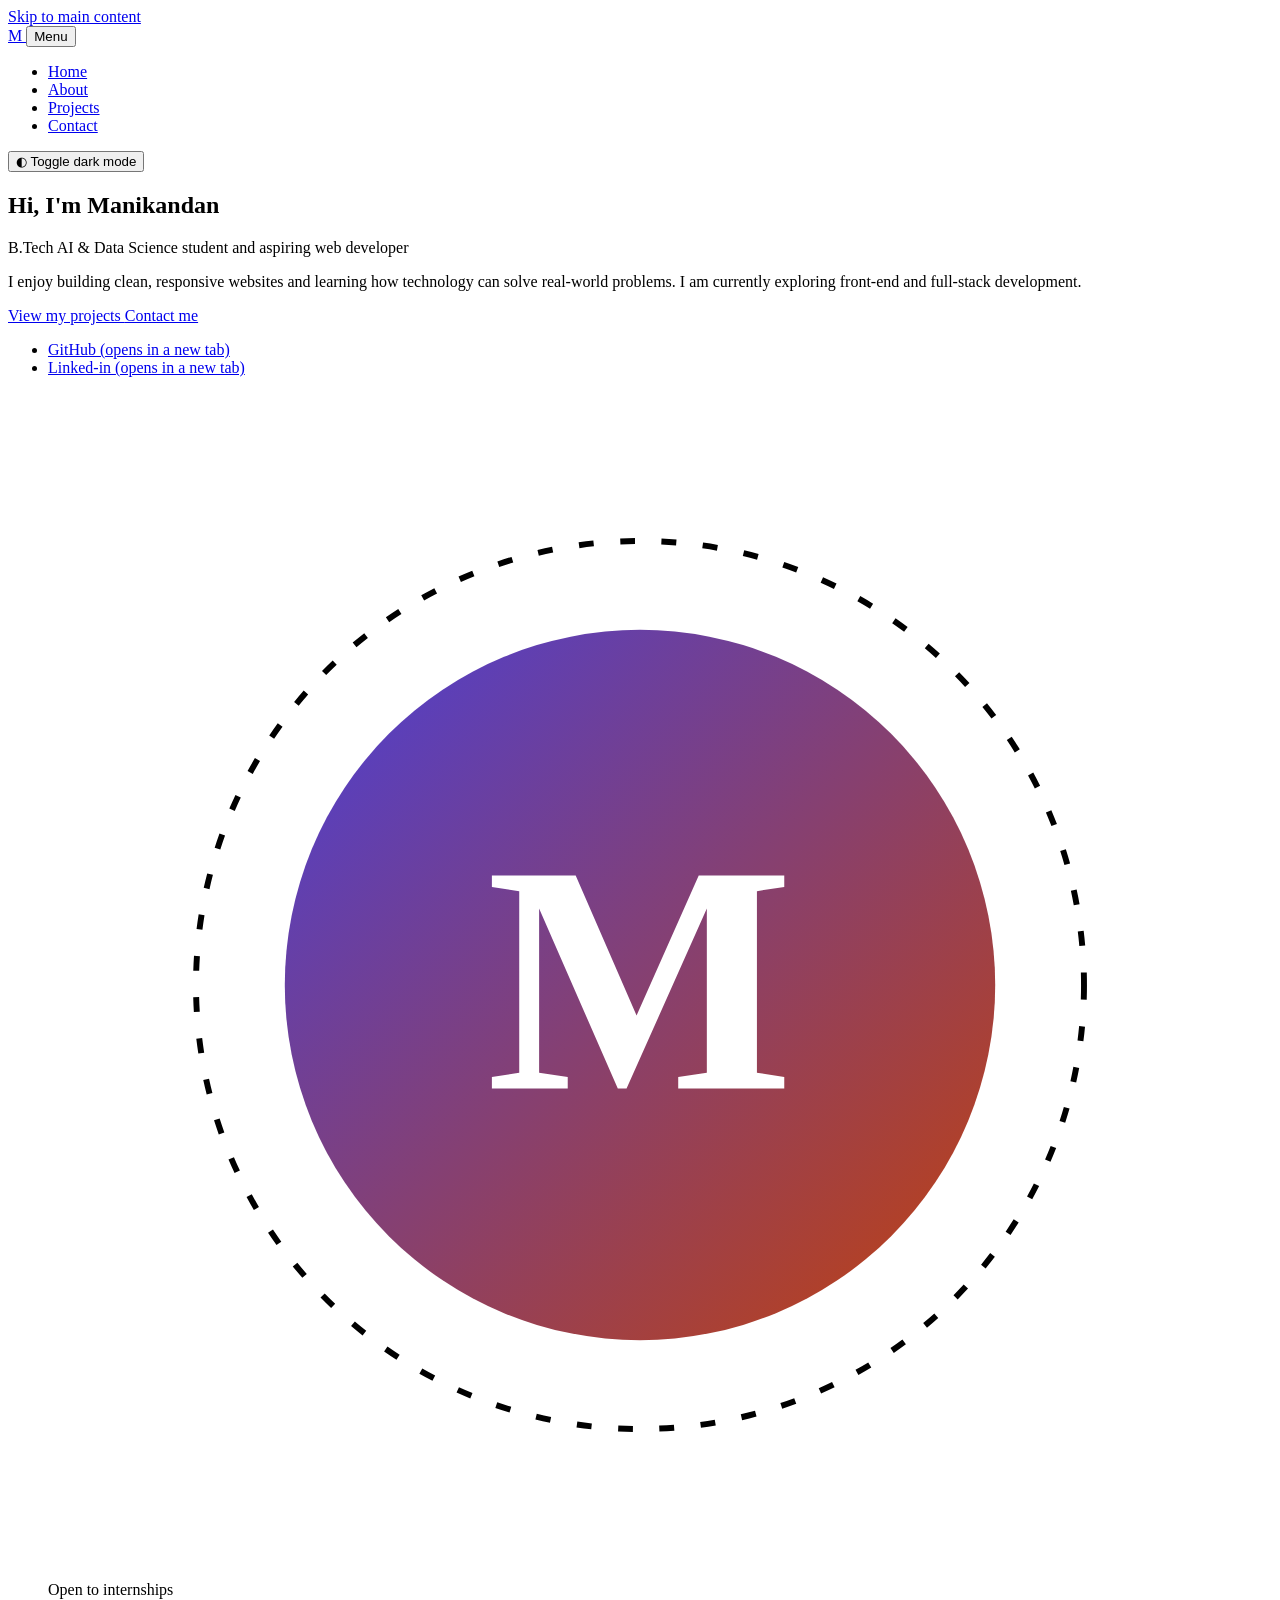
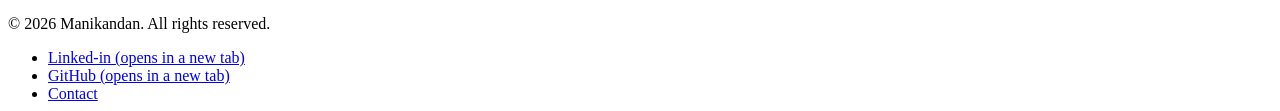
==== index.html @ 74dc5590 "Add files via upload" ====
<!DOCTYPE html>
<html lang="en">

<head>
    <meta charset="UTF-8">
    <meta name="viewport" content="width=device-width, initial-scale=1.0">

    <title>Manikandan | Web Developer Portfolio</title>

    <meta name="description" content="Explore Manikandan's web development portfolio, projects, technical skills and contact information.">
    <meta name="robots" content="index, follow">

    <!-- Canonical URL -->
    <link rel="canonical" href="https://YOUR-DOMAIN.example/">

    <!-- Open Graph Meta Tags -->
    <meta property="og:type" content="website">
    <meta property="og:site_name" content="Manikandan | Portfolio">
    <meta property="og:title" content="Manikandan | Web Developer Portfolio">
    <meta property="og:description" content="Explore Manikandan's web development portfolio, projects, technical skills and contact information.">
    <meta property="og:url" content="https://YOUR-DOMAIN.example/">

    <!-- Twitter Meta Tag -->
    <meta name="twitter:card" content="summary">

    <!-- Theme Color -->
    <meta name="theme-color" content="#0f1226">

    <!-- Favicon -->
    <link rel="icon" href="assets/favicon.svg" type="image/svg+xml">

    <!-- CSS -->
    <link rel="stylesheet" href="css/styles.css">

    <!-- Structured Data -->
    <script type="application/ld+json">
    {
        "@context": "https://schema.org",
        "@type": "Person",
        "name": "Manikandan",
        "jobTitle": "B.Tech Artificial Intelligence and Data Science Student",
        "url": "https://YOUR-DOMAIN.example/",
        "sameAs": [
            "https://github.com/manju102006"
        ],
        "knowsAbout": [
            "HTML",
            "CSS",
            "JavaScript",
            "C",
            "C++",
            "Bootstrap",
            "Web Development",
            "Artificial Intelligence",
            "Data Science"
        ]
    }
    </script>

    <!-- JavaScript -->
    <script src="js/main.js" defer></script>

</head>

<body>

    <!-- Skip Navigation -->
    <a class="skip" href="#main">Skip to main content</a>

    <!-- Header / Navigation -->
    <header class="rail">

        <a class="mono" href="index.html" aria-label="Manikandan, home">
            M
        </a>

        <button
            class="menu"
            id="menu"
            type="button"
            aria-expanded="false"
            aria-controls="nav">
            Menu
        </button>

        <nav id="nav" aria-label="Main navigation">

            <ul>
                <li>
                    <a href="index.html" aria-current="page">Home</a>
                </li>

                <li>
                    <a href="about.html">About</a>
                </li>

                <li>
                    <a href="projects.html">Projects</a>
                </li>

                <li>
                    <a href="contact.html">Contact</a>
                </li>
            </ul>

        </nav>

        <!-- Dark Mode Button -->
        <button
            class="tg"
            id="theme"
            type="button"
            aria-pressed="false"
            aria-label="Toggle dark mode">

            <span aria-hidden="true">&#9680;</span>
            <span class="sr">Toggle dark mode</span>

        </button>

    </header>

    <!-- Main Content -->
    <main id="main">

        <!-- Hero Section -->
        <section class="hero" aria-labelledby="page-title">

            <div>

                <h1 class="name" id="page-title">

                    <span>Hi, I'm</span>
                    <span class="l2">Manikandan</span>

                </h1>

                <p class="lead">
                    B.Tech AI &amp; Data Science student

                    <span id="role" aria-hidden="true">
                        and aspiring web developer
                    </span>
                </p>

                <p>
                    I enjoy building clean, responsive websites and learning
                    how technology can solve real-world problems.
                    I am currently exploring front-end and full-stack development.
                </p>

                <!-- Call To Action -->
                <p class="cta">

                    <a class="btn" href="projects.html">
                        View my projects
                    </a>

                    <a class="btn ghost" href="contact.html">
                        Contact me
                    </a>

                </p>

                <!-- Social Links -->
                <ul class="soc" aria-label="Social links">

                    <li>
                        <a
                            href="https://github.com/tamiliniyan650-png"
                            target="_blank"
                            rel="noopener noreferrer">

                            GitHub
                            <span class="sr">(opens in a new tab)</span>

                        </a>
                    </li>
                    <li>
                        <a
                            href="https://www.linkedin.com/in/manikandan-m202007"
                            target="_blank"
                            rel="noopener noreferrer">

                            Linked-in
                            <span class="sr">(opens in a new tab)</span>

                        </a>
                    </li>

                </ul>
                 
            </div>

            <!-- Decorative Portfolio Graphic -->
            <figure class="orb" aria-label="Portfolio introduction graphic">

                <svg
                    viewBox="0 0 400 400"
                    role="img"
                    aria-labelledby="graphic-title graphic-desc">

                    <title id="graphic-title">
                        Manikandan portfolio graphic
                    </title>

                    <desc id="graphic-desc">
                        The letter M inside a decorative circular gradient.
                    </desc>

                    <defs>

                        <linearGradient id="og" x1="0" y1="0" x2="1" y2="1">

                            <stop stop-color="#4a3fd6"/>
                            <stop offset="1" stop-color="#c2410c"/>

                        </linearGradient>

                    </defs>

                    <circle
                        cx="200"
                        cy="200"
                        r="150"
                        fill="none"
                        stroke="currentColor"
                        stroke-width="2"
                        stroke-dasharray="5 9"/>

                    <circle
                        cx="200"
                        cy="200"
                        r="120"
                        fill="url(#og)"/>

                    <text
                        x="200"
                        y="235"
                        font-family="Georgia, serif"
                        font-weight="700"
                        font-size="110"
                        text-anchor="middle"
                        fill="#fff">

                        M

                    </text>

                </svg>

                <figcaption class="badge">

                    <i aria-hidden="true"></i>
                    Open to internships

                </figcaption>

            </figure>

        </section>

    </main>

    <!-- Footer -->
    <footer>

        <p>
            &copy; <span id="yr">2026</span>
            Manikandan. All rights reserved.
        </p>

        <ul class="soc" aria-label="Social links" style="margin: 0;">
              <li>
                        <a
                            href="https://www.linkedin.com/in/manikandan-m202007"
                            target="_blank"
                            rel="noopener noreferrer">

                            Linked-in
                            <span class="sr">(opens in a new tab)</span>

                        </a>
                    </li>
            <li>
                <a
                    href="https://github.com/tamiliniyan650-png"
                    target="_blank"
                    rel="noopener noreferrer">

                    GitHub
                    <span class="sr">(opens in a new tab)</span>

                </a>
            </li>

            <li>
                <a href="contact.html">Contact</a>
            </li>

        </ul>

    </footer>

</body>
</html>
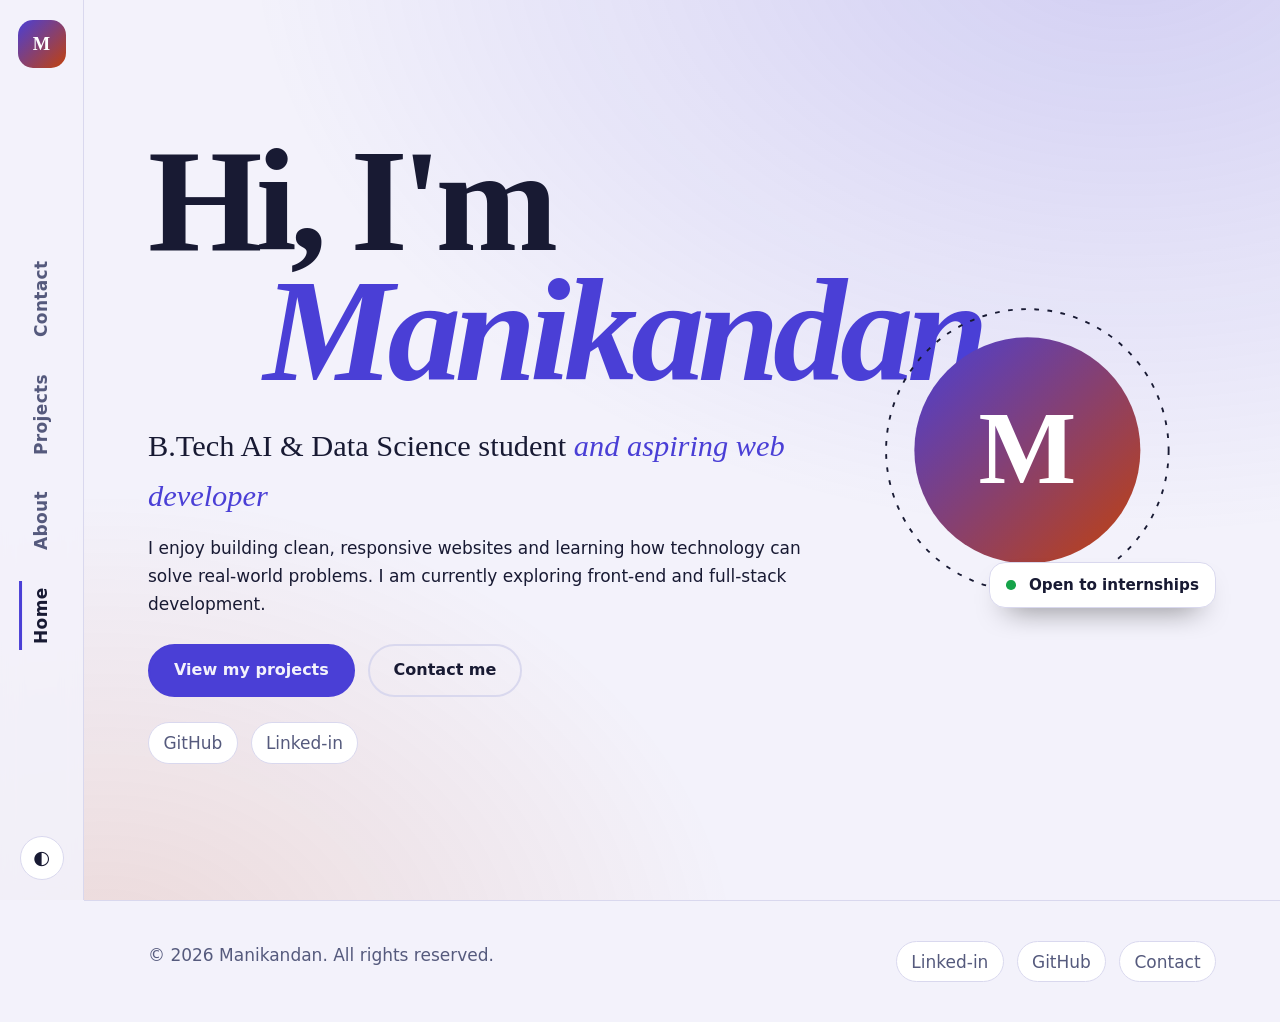
==== commit 8195a8f8: "Update index.html" ====
--- a/index.html
+++ b/index.html
@@ -12,14 +12,14 @@
     <meta name="robots" content="index, follow">
 
     <!-- Canonical URL -->
-    <link rel="canonical" href="https://YOUR-DOMAIN.example/">
+    <link rel="canonical" href="https://tamiliniyan650-png.github.io/Portfolio/">
 
     <!-- Open Graph Meta Tags -->
     <meta property="og:type" content="website">
     <meta property="og:site_name" content="Manikandan | Portfolio">
     <meta property="og:title" content="Manikandan | Web Developer Portfolio">
     <meta property="og:description" content="Explore Manikandan's web development portfolio, projects, technical skills and contact information.">
-    <meta property="og:url" content="https://YOUR-DOMAIN.example/">
+    <meta property="og:url" content="https://tamiliniyan650-png.github.io/Portfolio/">
 
     <!-- Twitter Meta Tag -->
     <meta name="twitter:card" content="summary">
@@ -28,10 +28,10 @@
     <meta name="theme-color" content="#0f1226">
 
     <!-- Favicon -->
-    <link rel="icon" href="assets/favicon.svg" type="image/svg+xml">
+    <link rel="icon" href="favicon.svg" type="svg+xml">
 
     <!-- CSS -->
-    <link rel="stylesheet" href="css/styles.css">
+    <link rel="stylesheet" href="styles.css">
 
     <!-- Structured Data -->
     <script type="application/ld+json">
--- a/styles.css
+++ b/styles.css
@@ -0,0 +1,927 @@
+
+/* ===== Theme Tokens ===== */
+
+:root {
+    --bg: #f3f2fb;
+    --sf: #fff;
+    --tx: #181a33;
+    --mu: #555a7d;
+    --ac: #4a3fd6;
+    --ac2: #c2410c;
+    --ln: #d9d8ee;
+    --er: #b91c1c;
+    --ok: #166534;
+    --r: 22px;
+    --rail: 84px;
+    --f1: "Iowan Old Style", "Palatino Linotype", Palatino, Georgia, serif;
+    --f2: system-ui, -apple-system, "Segoe UI", Roboto, sans-serif;
+}
+
+[data-theme="dark"] {
+    --bg: #0f1226;
+    --sf: #181c3a;
+    --tx: #eceefb;
+    --mu: #a9aed8;
+    --ac: #a99eff;
+    --ac2: #ffb86b;
+    --ln: #2a2f5c;
+    --er: #ff9a9a;
+    --ok: #86efac;
+}
+
+/* ===== Global Styles ===== */
+
+*,
+*::before,
+*::after {
+    box-sizing: border-box;
+}
+
+html {
+    scroll-behavior: smooth;
+}
+
+body {
+    margin: 0;
+    background: var(--bg);
+    color: var(--tx);
+    font: 1.0625rem/1.65 var(--f2);
+    -webkit-font-smoothing: antialiased;
+}
+
+body::before {
+    content: "";
+    position: fixed;
+    inset: 0;
+    z-index: -1;
+    pointer-events: none;
+    background:
+        radial-gradient(
+            55rem 38rem at 88% -8%,
+            color-mix(in srgb, var(--ac) 20%, transparent),
+            transparent
+        ),
+        radial-gradient(
+            40rem 30rem at 8% 108%,
+            color-mix(in srgb, var(--ac2) 14%, transparent),
+            transparent
+        );
+}
+
+a {
+    color: inherit;
+    text-underline-offset: .2em;
+}
+
+:focus-visible {
+    outline: 3px solid var(--ac);
+    outline-offset: 3px;
+    border-radius: 6px;
+}
+
+.sr {
+    position: absolute;
+    width: 1px;
+    height: 1px;
+    overflow: hidden;
+    clip: rect(0 0 0 0);
+    white-space: nowrap;
+}
+
+.skip {
+    position: absolute;
+    left: 1rem;
+    top: -5rem;
+    z-index: 60;
+    background: var(--ac);
+    color: var(--bg);
+    padding: .6rem 1rem;
+    border-radius: 10px;
+    font-weight: 600;
+}
+
+.skip:focus {
+    top: 1rem;
+}
+
+h1,
+h2,
+h3 {
+    font-family: var(--f1);
+    line-height: 1.05;
+    letter-spacing: -.02em;
+    margin: 0;
+}
+
+h2 {
+    font-size: clamp(1.9rem, 4vw, 3rem);
+}
+
+h3 {
+    font-size: 1.45rem;
+}
+
+p {
+    margin: 0 0 1rem;
+    max-width: 62ch;
+}
+
+/* ===== Rail Navigation ===== */
+
+.rail {
+    position: fixed;
+    inset: 0 auto 0 0;
+    width: var(--rail);
+    z-index: 30;
+    display: flex;
+    flex-direction: column;
+    align-items: center;
+    justify-content: space-between;
+    padding: 1.25rem 0;
+    border-right: 1px solid var(--ln);
+    background: color-mix(in srgb, var(--bg) 88%, transparent);
+    backdrop-filter: blur(10px);
+}
+
+.mono {
+    width: 48px;
+    height: 48px;
+    border-radius: 15px;
+    display: grid;
+    place-items: center;
+    font: 700 1.15rem var(--f1);
+    color: #fff;
+    text-decoration: none;
+    background: linear-gradient(135deg, #4a3fd6, #c2410c);
+    transition: transform .3s;
+}
+
+.mono:hover {
+    transform: rotate(-8deg) scale(1.06);
+}
+
+.rail ul {
+    list-style: none;
+    margin: 0;
+    padding: 0;
+    display: flex;
+    gap: 1.5rem;
+    writing-mode: vertical-rl;
+    transform: rotate(180deg);
+}
+
+.rail nav a {
+    display: block;
+    padding: .4rem .5rem;
+    color: var(--mu);
+    text-decoration: none;
+    font-weight: 600;
+    letter-spacing: .02em;
+}
+
+.rail nav a:hover {
+    color: var(--tx);
+}
+
+.rail nav a[aria-current] {
+    color: var(--tx);
+    box-shadow: inset -3px 0 var(--ac);
+}
+
+.tg,
+.menu {
+    font: inherit;
+    color: var(--tx);
+    background: var(--sf);
+    border: 1px solid var(--ln);
+    border-radius: 50%;
+    width: 44px;
+    height: 44px;
+    cursor: pointer;
+    font-size: 1.2rem;
+    transition: background .2s;
+}
+
+.tg:hover,
+.menu:hover {
+    background: var(--ln);
+}
+
+.menu {
+    display: none;
+    border-radius: 12px;
+    width: auto;
+    padding: 0 1rem;
+    font-size: 1rem;
+    font-weight: 600;
+}
+
+main,
+footer {
+    margin-left: var(--rail);
+}
+
+section,
+.wrap {
+    padding: clamp(3rem, 7vw, 6rem) clamp(1.25rem, 5vw, 5rem);
+}
+
+/* ===== Hero Section ===== */
+
+.hero {
+    min-height: 100svh;
+    display: grid;
+    grid-template-columns: minmax(0, 7fr) minmax(0, 4fr);
+    gap: 2rem;
+    align-items: center;
+}
+
+.name {
+    font-size: clamp(3.6rem, 11.5vw, 10rem);
+    line-height: .88;
+    letter-spacing: -.045em;
+    font-weight: 700;
+}
+
+.name span {
+    display: block;
+    animation: up .9s cubic-bezier(.2, .8, .2, 1) both;
+}
+
+.name .l2 {
+    margin-left: clamp(1rem, 9vw, 8rem);
+    color: var(--ac);
+    font-style: italic;
+    animation-delay: .15s;
+}
+
+@keyframes up {
+    from {
+        opacity: 0;
+        transform: translateY(40%);
+    }
+}
+
+.lead {
+    font-size: clamp(1.3rem, 2.6vw, 1.9rem);
+    margin: 1.6rem 0 .8rem;
+    font-family: var(--f1);
+}
+
+#role {
+    color: var(--ac);
+    font-style: italic;
+}
+
+.caret {
+    display: inline-block;
+    width: 2px;
+    height: 1em;
+    background: var(--ac);
+    vertical-align: -.12em;
+    margin-left: 3px;
+    animation: blink 1s steps(1) infinite;
+}
+
+@keyframes blink {
+    50% {
+        opacity: 0;
+    }
+}
+
+.cta,
+.soc {
+    display: flex;
+    flex-wrap: wrap;
+    gap: .8rem;
+    list-style: none;
+    padding: 0;
+    margin: 1.6rem 0 0;
+}
+
+.btn {
+    display: inline-flex;
+    align-items: center;
+    min-height: 48px;
+    padding: .7rem 1.5rem;
+    border-radius: 999px;
+    font-weight: 600;
+    text-decoration: none;
+    background: var(--ac);
+    color: var(--bg);
+    border: 2px solid var(--ac);
+    transition: transform .2s, box-shadow .2s;
+    cursor: pointer;
+    font-size: 1rem;
+    font-family: inherit;
+}
+
+.btn:hover {
+    transform: translateY(-3px);
+    box-shadow: 0 10px 24px -10px var(--ac);
+}
+
+.btn.ghost {
+    background: transparent;
+    color: var(--tx);
+    border-color: var(--ln);
+}
+
+.soc a {
+    display: inline-block;
+    padding: .35rem .9rem;
+    border: 1px solid var(--ln);
+    border-radius: 999px;
+    text-decoration: none;
+    color: var(--mu);
+    background: var(--sf);
+    transition: color .2s, border-color .2s;
+}
+
+.soc a:hover {
+    color: var(--tx);
+    border-color: var(--ac);
+}
+
+.orb {
+    margin: 0;
+    position: relative;
+    width: 100%;
+    max-width: 430px;
+    justify-self: center;
+}
+
+.orb svg {
+    width: 100%;
+    height: auto;
+    display: block;
+}
+
+.ring {
+    transform-origin: 50% 50%;
+    animation: spin 40s linear infinite;
+}
+
+@keyframes spin {
+    to {
+        transform: rotate(360deg);
+    }
+}
+
+.badge {
+    position: absolute;
+    right: 0;
+    bottom: 8%;
+    background: var(--sf);
+    border: 1px solid var(--ln);
+    border-radius: 16px;
+    padding: .6rem 1rem;
+    margin: 0;
+    font-size: .95rem;
+    font-weight: 600;
+    box-shadow: 0 14px 30px -18px #000;
+}
+
+.badge i {
+    display: inline-block;
+    width: .6rem;
+    height: .6rem;
+    border-radius: 50%;
+    background: #16a34a;
+    margin-right: .5rem;
+}
+
+/* ===== Page Headers and Grids ===== */
+
+.ph {
+    padding-top: clamp(4rem, 10vw, 8rem);
+    padding-bottom: 1rem;
+}
+
+.ph h1 {
+    font-size: clamp(3rem, 9vw, 7.5rem);
+    letter-spacing: -.04em;
+    line-height: .9;
+}
+
+.ph p {
+    font-size: 1.25rem;
+    color: var(--mu);
+    margin-top: 1.2rem;
+}
+
+.sh {
+    display: flex;
+    justify-content: space-between;
+    align-items: baseline;
+    gap: 1rem;
+    flex-wrap: wrap;
+    margin-bottom: 2rem;
+}
+
+
+/* Equal-sized project cards */
+.pg {
+    display: grid;
+    grid-template-columns: repeat(2, minmax(0, 1fr));
+    gap: 1.5rem;
+    align-items: stretch;
+}
+
+.pg > * {
+    grid-column: auto !important;
+}
+
+.card {
+    display: flex;
+    flex-direction: column;
+    height: 100%;
+    min-height: 430px;
+    padding: 1.3rem;
+}
+
+.card .art {
+    width: 100%;
+    aspect-ratio: 16 / 9;
+    flex-shrink: 0;
+}
+
+.card h2 {
+    font-size: 1.7rem;
+}
+
+.card p {
+    flex-grow: 1;
+}
+
+.card .tags {
+    margin-top: auto;
+}
+
+.card .btn {
+    align-self: flex-start;
+    margin-top: 0.5rem;
+}
+
+/* Mobile responsive */
+@media (max-width: 640px) {
+    .pg {
+        grid-template-columns: 1fr;
+    }
+}
+
+.pg > :nth-child(5n+2),
+.pg > :nth-child(5n+3) {
+    grid-column: span 2;
+}
+
+.pg > :nth-child(5n) {
+    grid-column: span 6;
+}
+
+/* ===== Cards ===== */
+
+.card,
+.panel {
+    background: var(--sf);
+    border: 1px solid var(--ln);
+    border-radius: var(--r);
+    padding: 1.1rem;
+    display: flex;
+    flex-direction: column;
+    gap: .8rem;
+}
+
+.card:nth-child(even) {
+    border-radius: 6px var(--r) 6px var(--r);
+}
+
+.card:hover .art {
+    transform: scale(1.03);
+}
+
+.card p {
+    color: var(--mu);
+    margin: 0;
+}
+
+.art {
+    aspect-ratio: 16 / 9;
+    border-radius: calc(var(--r) - 8px);
+    transition: transform .5s;
+    overflow: hidden;
+}
+
+.a1 {
+    background:
+        radial-gradient(circle at 20% 120%, #22d3ee 0 30%, transparent 31%),
+        repeating-radial-gradient(circle at 20% 120%, transparent 0 14px, #ffffff30 15px 16px),
+        linear-gradient(135deg, #312e81, #0e7490);
+}
+
+.a2 {
+    background: conic-gradient(from 45deg at 50% 50%, #f59e0b, #be185d, #4c1d95, #f59e0b);
+}
+
+.a3 {
+    background: linear-gradient(160deg, #064e3b, #10b981 60%, #fde68a);
+}
+
+.a4 {
+    background:
+        repeating-linear-gradient(45deg, #ffffff22 0 2px, transparent 2px 18px),
+        linear-gradient(120deg, #9d174d, #7c3aed 55%, #2563eb);
+}
+
+.a5 {
+    background:
+        radial-gradient(circle at 80% 20%, #fcd34d 0 12%, transparent 13%),
+        linear-gradient(100deg, #1e1b4b, #be123c);
+}
+
+.tags {
+    display: flex;
+    flex-wrap: wrap;
+    gap: .4rem;
+    list-style: none;
+    margin: 0;
+    padding: 0;
+}
+
+.tags li {
+    font-size: .9rem;
+    padding: .2rem .7rem;
+    border-radius: 999px;
+    border: 1px solid var(--ln);
+    background: var(--bg);
+}
+
+.card .links {
+    display: flex;
+    gap: 1.2rem;
+    margin-top: auto;
+    font-weight: 600;
+}
+
+.links a {
+    color: var(--ac);
+}
+
+.panel dl {
+    margin: 0;
+}
+
+.panel dt {
+    font-weight: 700;
+    color: var(--ac);
+}
+
+.panel dd {
+    margin: 0 0 .8rem;
+    color: var(--mu);
+}
+
+.panel p {
+    color: var(--mu);
+}
+
+/* ===== About Section ===== */
+
+.big {
+    font: clamp(1.5rem, 3.2vw, 2.5rem)/1.25 var(--f1);
+    max-width: 30ch;
+    letter-spacing: -.01em;
+}
+
+.split {
+    display: grid;
+    grid-template-columns: repeat(12, 1fr);
+    gap: 2rem;
+}
+
+.split > .s7 {
+    grid-column: span 7;
+}
+
+.split > .s5 {
+    grid-column: span 5;
+}
+
+.tl {
+    list-style: none;
+    margin: 0;
+    padding: 0 0 0 1.4rem;
+    border-left: 2px solid var(--ln);
+}
+
+.tl li {
+    position: relative;
+    padding-bottom: 1.6rem;
+}
+
+.tl li::before {
+    content: "";
+    position: absolute;
+    left: calc(-1.4rem - 7px);
+    top: .5rem;
+    width: 12px;
+    height: 12px;
+    border-radius: 50%;
+    background: var(--ac);
+}
+
+.tl h3 {
+    font-size: 1.25rem;
+}
+
+.tl p {
+    margin: 0;
+    color: var(--mu);
+}
+
+/* ===== Skills Section ===== */
+
+.bars {
+    list-style: none;
+    margin: 0;
+    padding: 0;
+    display: grid;
+    gap: 1.3rem;
+}
+
+.bars li {
+    display: grid;
+    grid-template-columns: 1fr auto;
+    gap: .4rem;
+}
+
+.bars b {
+    font-weight: 600;
+}
+
+.bars em {
+    color: var(--mu);
+    font-style: normal;
+}
+
+.bar {
+    grid-column: 1 / -1;
+    height: 12px;
+    border-radius: 99px;
+    background: var(--ln);
+    overflow: hidden;
+}
+
+.bar i {
+    display: block;
+    height: 100%;
+    width: var(--v);
+    border-radius: 99px;
+    background: linear-gradient(90deg, var(--ac), var(--ac2));
+    transition: width 1.2s cubic-bezier(.2, .8, .2, 1);
+}
+
+.js .bar i {
+    width: 0;
+}
+
+.js .bar.in i {
+    width: var(--v);
+}
+
+/* ===== Contact Form ===== */
+
+form {
+    display: grid;
+    gap: 1.2rem;
+}
+
+label {
+    font-weight: 600;
+    display: block;
+    margin-bottom: .3rem;
+}
+
+input,
+textarea {
+    width: 100%;
+    font: inherit;
+    color: var(--tx);
+    background: var(--sf);
+    border: 2px solid var(--mu);
+    border-radius: 14px;
+    padding: .8rem 1rem;
+    transition: border-color .2s;
+}
+
+input:focus-visible,
+textarea:focus-visible {
+    outline: 3px solid var(--ac);
+    outline-offset: 2px;
+    border-color: var(--ac);
+}
+
+[aria-invalid="true"] {
+    border-color: var(--er);
+}
+
+.err {
+    color: var(--er);
+    margin: .3rem 0 0;
+    font-size: .95rem;
+    font-weight: 600;
+}
+
+.st {
+    min-height: 1.6rem;
+    margin: 0;
+    font-weight: 600;
+}
+
+.st.ok {
+    color: var(--ok);
+}
+
+.st.bad {
+    color: var(--er);
+}
+
+/* ===== Footer ===== */
+
+footer {
+    padding: 2.5rem clamp(1.25rem, 5vw, 5rem);
+    border-top: 1px solid var(--ln);
+    display: flex;
+    justify-content: space-between;
+    gap: 1rem;
+    flex-wrap: wrap;
+    color: var(--mu);
+}
+
+footer p {
+    margin: 0;
+}
+
+footer .soc {
+    margin: 0;
+}
+
+/* ===== Responsive Design ===== */
+
+@media (max-width: 1000px) {
+    .pg > * {
+        grid-column: span 3 !important;
+    }
+
+    .pg > :nth-child(5n) {
+        grid-column: span 6 !important;
+    }
+
+    .split > .s7,
+    .split > .s5 {
+        grid-column: span 12;
+    }
+
+    .p4 {
+        grid-template-columns: repeat(2, 1fr) !important;
+    }
+}
+
+@media (max-width: 900px) {
+    :root {
+        --rail: 0px;
+    }
+
+    .rail {
+        position: sticky;
+        top: 0;
+        inset: auto;
+        width: 100%;
+        flex-direction: row;
+        padding: .6rem 1rem;
+        border-right: 0;
+        border-bottom: 1px solid var(--ln);
+    }
+
+    .menu {
+        display: inline-block;
+    }
+
+    .rail nav {
+        display: none;
+        position: absolute;
+        top: 100%;
+        left: 0;
+        right: 0;
+        background: var(--bg);
+        border-bottom: 1px solid var(--ln);
+        padding: .5rem 1rem 1rem;
+    }
+
+    .rail nav.open {
+        display: block;
+    }
+
+    .rail ul {
+        writing-mode: horizontal-tb;
+        transform: none;
+        flex-direction: column;
+        gap: 0;
+    }
+
+    .rail nav a {
+        padding: .8rem .5rem;
+        font-size: 1.1rem;
+    }
+
+    .rail nav a[aria-current] {
+        box-shadow: inset 3px 0 var(--ac);
+        padding-left: .9rem;
+    }
+
+    .hero {
+        grid-template-columns: 1fr;
+        min-height: auto;
+    }
+
+    .orb {
+        max-width: 320px;
+    }
+}
+
+@media (max-width: 640px) {
+    .pg > *,
+    .pg > :nth-child(5n) {
+        grid-column: span 6 !important;
+    }
+
+    .p4 {
+        grid-template-columns: 1fr !important;
+    }
+}
+
+/* ===== Reduced Motion ===== */
+
+@media (prefers-reduced-motion: reduce) {
+    *,
+    *::before,
+    *::after {
+        animation: none !important;
+        transition: none !important;
+        scroll-behavior: auto !important;
+    }
+
+    .js .bar i {
+        width: var(--v);
+    }
+}
+
+/* ===== Accessibility Improvements ===== */
+
+html {
+    scroll-padding-top: 6rem;
+}
+
+a,
+button,
+input,
+textarea {
+    touch-action: manipulation;
+}
+
+button:focus-visible,
+a:focus-visible,
+input:focus-visible,
+textarea:focus-visible {
+    outline: 3px solid var(--ac);
+    outline-offset: 4px;
+}
+
+input,
+textarea {
+    min-height: 48px;
+}
+
+textarea {
+    min-height: 150px;
+    resize: vertical;
+}
+
+[hidden] {
+    display: none !important;
+}
+
+:target {
+    scroll-margin-top: 6rem;
+}
+
+@media (max-width: 900px) {
+    .rail {
+        position: sticky;
+    }
+
+    .rail nav.open {
+        max-height: 75vh;
+        overflow-y: auto;
+    }
+}
